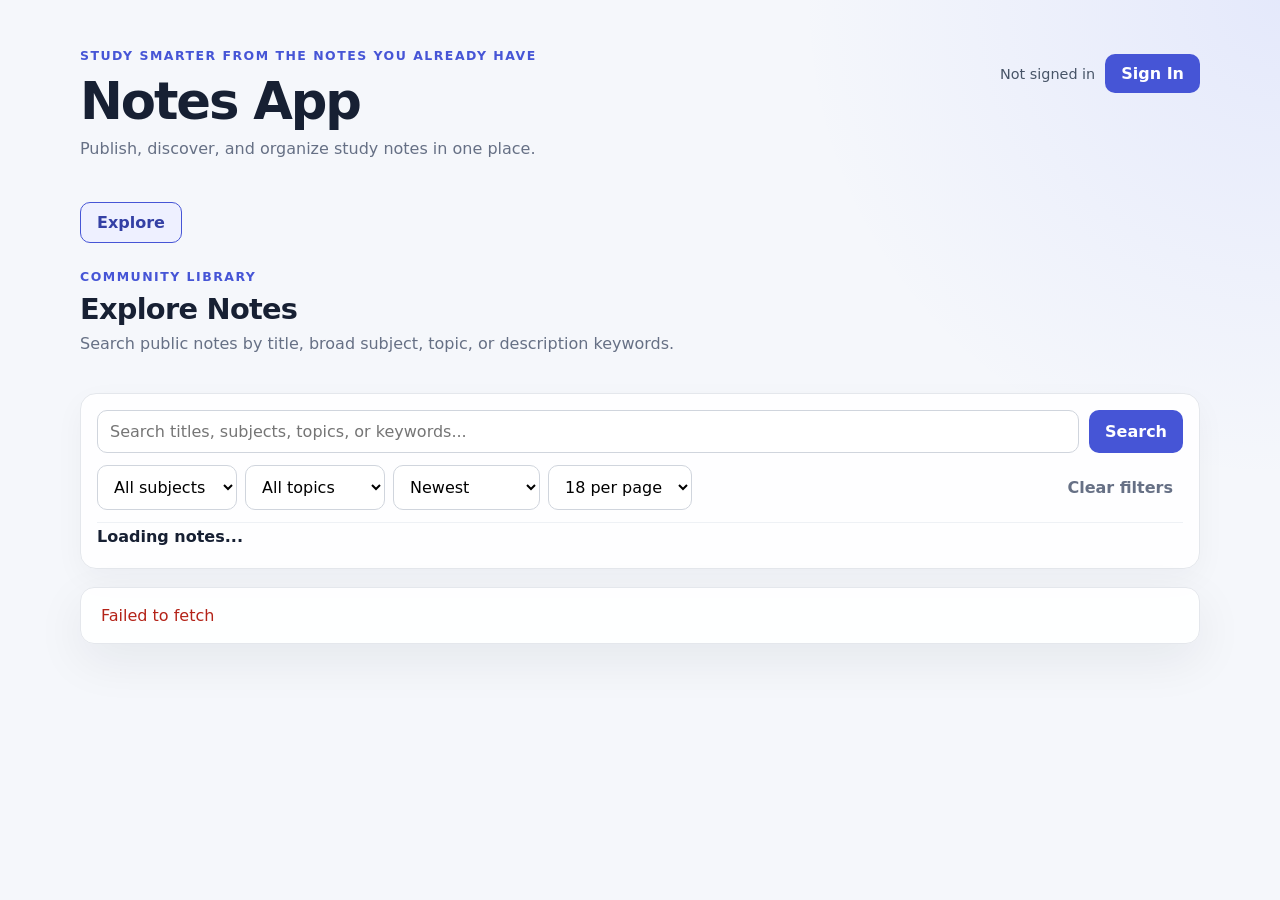
==== index.html @ e9faba7e "Add searchable topic suggestions and compact profile settings" ====
<!DOCTYPE html>
<html lang="en">
<head>
    <meta charset="UTF-8">
    <meta name="viewport" content="width=device-width, initial-scale=1.0">
    <title>Notes App</title>
    <link rel="stylesheet" href="styles.css">
</head>
<body>
    <header class="site-header">
        <div>
            <p class="eyebrow">Study smarter from the notes you already have</p>
            <h1>Notes App</h1>
            <p class="subtitle">Publish, discover, and organize study notes in one place.</p>
        </div>

        <div class="auth-bar">
            <span id="auth-status">Not signed in</span>
            <button id="sign-in-btn" class="button button-primary">Sign In</button>
            <button id="sign-out-btn" class="button button-secondary" hidden>Sign Out</button>
        </div>
    </header>

    <main class="app-shell">
        <nav class="app-nav" aria-label="Primary">
            <button id="my-notes-tab" class="nav-button active" type="button">My Notes</button>
            <button id="explore-tab" class="nav-button" type="button">Explore</button>
            <button id="settings-tab" class="nav-button" type="button" hidden>Settings</button>
            <button id="analytics-tab" class="nav-button" type="button" hidden>Analytics</button>
        </nav>

        <section id="my-notes-view">
            <section id="signed-out-panel" class="hero-card">
                <div>
                    <p class="eyebrow">Your study library</p>
                    <h2>Bring handwritten and digital notes together.</h2>
                    <p>Sign in to create private notes, upload PDFs, images, or PowerPoints, and publish them when they are ready.</p>
                </div>
                <button id="hero-sign-in-btn" class="button button-primary">Sign In to Get Started</button>
            </section>

            <section id="notes-app" hidden>
                <section id="profile-panel" class="card" hidden>
                    <div class="card-heading">
                        <div>
                            <p class="eyebrow">Profile</p>
                            <h3>Complete your profile</h3>
                            <p>Your public notes will show only your first name and last initial, such as Jonathan F.</p>
                        </div>
                    </div>

                    <form id="profile-form" class="note-form">
                        <div class="form-grid">
                            <label>
                                First name
                                <input id="profile-first-name" maxlength="60" autocomplete="given-name" required>
                            </label>
                            <label>
                                Last name
                                <input id="profile-last-name" maxlength="60" autocomplete="family-name" required>
                            </label>
                        </div>

                        <div class="form-actions">
                            <span id="profile-status" class="status-text" aria-live="polite"></span>
                            <button id="profile-submit" type="submit" class="button button-primary">Save Profile</button>
                        </div>
                    </form>
                </section>

                <div class="dashboard-toolbar">
                    <div>
                        <p class="eyebrow">Library</p>
                        <h2>Your Notes</h2>
                    </div>
                    <button id="new-note-btn" class="button button-primary">+ New Note</button>
                </div>

                <section id="create-note-panel" class="card" hidden>
                    <div class="card-heading">
                        <div>
                            <h3 id="note-form-title">Create a note</h3>
                            <p>Add enough context so someone discovering it later understands what the source material covers.</p>
                        </div>
                        <button id="cancel-note-btn" class="button button-text" type="button">Cancel</button>
                    </div>

                    <form id="create-note-form" class="note-form">
                        <label>
                            Title
                            <input id="note-title" required maxlength="160" placeholder="AWS IAM Notes">
                        </label>

                        <div class="form-grid">
                            <label>
                                Subject
                                <input id="note-subject" maxlength="100" list="subject-options" placeholder="Technology">
                                <datalist id="subject-options">
                                    <option value="Technology">
                                    <option value="Medicine & Health">
                                    <option value="Engineering">
                                    <option value="Science">
                                    <option value="Space & Astronomy">
                                    <option value="Psychology">
                                    <option value="Mathematics">
                                    <option value="Business & Finance">
                                    <option value="Law & Government">
                                    <option value="Education">
                                    <option value="History">
                                    <option value="Arts & Humanities">
                                    <option value="Social Sciences">
                                    <option value="Languages">
                                </datalist>
                            </label>

                            <label>
                                Topic
                                <input id="note-collection" maxlength="120" list="topic-options" placeholder="AWS Cloud Computing">
                                <datalist id="topic-options"></datalist>
                            </label>
                        </div>

                        <label class="description-field">
                            Description
                            <textarea id="note-description" maxlength="1200" rows="5" placeholder="What do these notes cover? Mention important topics, chapters, services, exam objectives, or keywords someone might search for."></textarea>
                        </label>

                        <label class="description-field">
                            Source file <span class="field-hint">(optional — one file at a time)</span>
                            <input id="note-form-source" type="file" accept=".pdf,.png,.jpg,.jpeg,.webp,.ppt,.pptx">
                        </label>

                        <label class="publish-toggle">
                            <input id="note-form-publish" type="checkbox">
                            <span>Publish after saving</span>
                        </label>

                        <div class="form-actions">
                            <span id="create-note-status" class="status-text" aria-live="polite"></span>
                            <button id="note-form-submit" type="submit" class="button button-primary">Create Note</button>
                        </div>
                    </form>
                </section>

                <section id="notes-status" class="status-card" aria-live="polite">Loading your notes...</section>
                <section id="notes-grid" class="notes-grid" aria-live="polite"></section>
            </section>
        </section>

        <section id="explore-view" hidden>
            <div class="dashboard-toolbar">
                <div>
                    <p class="eyebrow">Community library</p>
                    <h2>Explore Notes</h2>
                    <p class="subtitle">Search public notes by title, broad subject, topic, or description keywords.</p>
                </div>
            </div>

            <section class="explore-controls">
                <div class="explore-search-line">
                    <input id="public-search" type="search" placeholder="Search titles, subjects, topics, or keywords...">
                    <button id="public-search-btn" class="button button-primary" type="button">Search</button>
                </div>

                <div class="explore-filter-line">
                    <div class="explore-filter-group">
                        <select id="public-subject" aria-label="Filter by subject">
                            <option value="">All subjects</option>
                        </select>
                        <select id="public-collection" aria-label="Filter by topic">
                            <option value="">All topics</option>
                        </select>
                        <select id="public-sort" aria-label="Sort public notes">
                            <option value="newest">Newest</option>
                            <option value="oldest">Oldest</option>
                            <option value="title">Title A–Z</option>
                            <option value="views">Most viewed</option>
                        </select>
                        <select id="public-page-size" aria-label="Notes per page">
                            <option value="12">12 per page</option>
                            <option value="18" selected>18 per page</option>
                            <option value="24">24 per page</option>
                            <option value="48">48 per page</option>
                        </select>
                    </div>
                    <button id="public-search-clear" class="button button-text" type="button">Clear filters</button>
                </div>

                <div class="explore-results-bar">
                    <div>
                        <strong id="public-result-summary">Loading notes...</strong>
                        <div id="public-active-filters" class="active-filter-list"></div>
                    </div>
                    <span id="public-page-summary" class="status-text"></span>
                </div>
            </section>

            <section id="public-status" class="status-card" aria-live="polite">Loading public notes...</section>
            <section id="public-grid" class="public-notes-grid" aria-live="polite"></section>
            <div id="public-pagination" class="pagination-row" hidden>
                <button id="public-first-page" class="button button-text" type="button">First</button>
                <button id="public-prev-page" class="button button-secondary" type="button">← Previous</button>
                <span id="public-page-label" class="status-text"></span>
                <button id="public-next-page" class="button button-secondary" type="button">Next →</button>
                <button id="public-last-page" class="button button-text" type="button">Last</button>
            </div>

            <section id="public-note-detail" class="card" hidden>
                <button id="close-public-note" class="button button-text" type="button">← Back to Explore</button>
                <div id="public-note-content"></div>
            </section>
        </section>

        <section id="analytics-view" hidden>
            <div class="dashboard-toolbar">
                <div>
                    <p class="eyebrow">Admin</p>
                    <h2>Analytics</h2>
                    <p class="subtitle">V1 product metrics for tracking usage as the app evolves.</p>
                </div>
                <button id="refresh-analytics" class="button button-secondary" type="button">Refresh</button>
            </div>

            <section id="analytics-status" class="status-card" aria-live="polite">Loading analytics...</section>

            <section id="analytics-content" hidden>
                <div class="analytics-grid">
                    <article class="metric-card"><span>Users</span><strong id="metric-users">0</strong></article>
                    <article class="metric-card"><span>Total notes</span><strong id="metric-notes">0</strong></article>
                    <article class="metric-card"><span>Public notes</span><strong id="metric-public-notes">0</strong></article>
                    <article class="metric-card"><span>Private notes</span><strong id="metric-private-notes">0</strong></article>
                    <article class="metric-card"><span>Source files</span><strong id="metric-source-files">0</strong></article>
                    <article class="metric-card"><span>Storage used</span><strong id="metric-storage">0 B</strong></article>
                    <article class="metric-card"><span>Public views</span><strong id="metric-views">0</strong></article>
                    <article class="metric-card"><span>Avg files / note</span><strong id="metric-average-files">0</strong></article>
                </div>

                <div class="analytics-detail-grid">
                    <section class="card">
                        <h3>Top subjects</h3>
                        <div id="analytics-subjects" class="analytics-list"></div>
                    </section>
                    <section class="card">
                        <h3>Top topics</h3>
                        <div id="analytics-collections" class="analytics-list"></div>
                    </section>
                </div>

                <section class="card">
                    <h3>Recently published</h3>
                    <div id="analytics-recent" class="analytics-list"></div>
                </section>
            </section>
        </section>

        <section id="settings-view" hidden>
            <div class="dashboard-toolbar">
                <div>
                    <p class="eyebrow">Account</p>
                    <h2>Settings</h2>
                    <p class="subtitle">Manage the name used for your public note attribution.</p>
                </div>
            </div>

            <section class="card settings-profile-card">
                <div class="settings-profile-heading">
                    <div>
                        <h3>Public profile</h3>
                        <p>Your public notes show only your first name and last initial.</p>
                    </div>
                    <p id="settings-public-preview" class="profile-preview"></p>
                </div>

                <form id="settings-profile-form" class="settings-profile-form">
                    <label>
                        First name
                        <input id="settings-first-name" maxlength="60" autocomplete="given-name" required>
                    </label>
                    <label>
                        Last name
                        <input id="settings-last-name" maxlength="60" autocomplete="family-name" required>
                    </label>
                    <div class="settings-profile-action">
                        <span id="settings-profile-status" class="status-text" aria-live="polite"></span>
                        <button id="settings-profile-submit" type="submit" class="button button-primary">Save</button>
                    </div>
                </form>
            </section>

            <section class="card">
                <h3>V1 upload limits</h3>
                <p class="note-description">Up to 10 source files per note, 20 MB per file, and one upload at a time. Supported types: PDF, JPG/JPEG, PNG, WEBP, PPT, and PPTX.</p>
            </section>
        </section>
    </main>

    <input id="note-upload-input" type="file" accept=".pdf,.png,.jpg,.jpeg,.webp,.ppt,.pptx" hidden>

    <script src="config.js"></script>
    <script src="auth.js"></script>
    <script src="notes.js"></script>
</body>
</html>
---- styles.css ----
[hidden] {
    display: none !important;
}

:root {
    font-family: Inter, ui-sans-serif, system-ui, -apple-system, BlinkMacSystemFont, "Segoe UI", sans-serif;
    color: #172033;
    background: #f5f7fb;
    font-synthesis: none;
}

* {
    box-sizing: border-box;
}

body {
    margin: 0;
    min-height: 100vh;
    background:
        radial-gradient(circle at top right, rgba(83, 109, 254, 0.10), transparent 30rem),
        #f5f7fb;
}

button,
input {
    font: inherit;
}

button {
    cursor: pointer;
}

.site-header,
.app-shell {
    width: min(1120px, calc(100% - 32px));
    margin: 0 auto;
}

.site-header {
    display: flex;
    justify-content: space-between;
    gap: 32px;
    align-items: flex-start;
    padding: 48px 0 28px;
}

h1,
h2,
h3,
p {
    margin-top: 0;
}

h1 {
    margin-bottom: 8px;
    font-size: clamp(2rem, 4vw, 3.3rem);
    letter-spacing: -0.04em;
}

h2 {
    margin-bottom: 8px;
    font-size: 1.8rem;
    letter-spacing: -0.025em;
}

h3 {
    margin-bottom: 6px;
    font-size: 1.15rem;
}

.subtitle,
.card-heading p,
.hero-card p,
.note-meta,
.empty-state p {
    color: #667085;
}

.eyebrow {
    margin-bottom: 8px;
    color: #4655d6;
    font-size: 0.78rem;
    font-weight: 800;
    letter-spacing: 0.12em;
    text-transform: uppercase;
}

.auth-bar {
    display: flex;
    flex-wrap: wrap;
    gap: 10px;
    align-items: center;
    justify-content: flex-end;
    padding-top: 6px;
}

#auth-status {
    color: #475467;
    font-size: 0.9rem;
}

.app-shell {
    padding-bottom: 64px;
}

.hero-card,
.card,
.status-card,
.note-card {
    border: 1px solid #e4e7ec;
    background: rgba(255, 255, 255, 0.95);
    box-shadow: 0 16px 50px rgba(16, 24, 40, 0.07);
}

.hero-card {
    display: flex;
    align-items: center;
    justify-content: space-between;
    gap: 32px;
    padding: 40px;
    border-radius: 24px;
}

.hero-card > div {
    max-width: 680px;
}

.button {
    border: 0;
    border-radius: 10px;
    padding: 10px 16px;
    font-weight: 700;
    transition: transform 120ms ease, opacity 120ms ease, background 120ms ease;
}

.button:hover {
    transform: translateY(-1px);
}

.button:disabled {
    cursor: not-allowed;
    opacity: 0.6;
    transform: none;
}

.button-primary {
    background: #4655d6;
    color: #fff;
}

.button-primary:hover {
    background: #3947bc;
}

.button-secondary {
    background: #eef0ff;
    color: #3440a5;
}

.button-text {
    padding: 8px 10px;
    background: transparent;
    color: #667085;
}

.dashboard-toolbar,
.card-heading,
.form-actions,
.note-card-footer {
    display: flex;
    align-items: center;
    justify-content: space-between;
    gap: 16px;
}

.dashboard-toolbar {
    margin: 10px 0 24px;
}

.card {
    margin-bottom: 24px;
    padding: 24px;
    border-radius: 18px;
}

.note-form {
    margin-top: 20px;
}

.note-form label {
    display: grid;
    gap: 7px;
    color: #344054;
    font-size: 0.88rem;
    font-weight: 700;
}

.note-form input {
    width: 100%;
    border: 1px solid #d0d5dd;
    border-radius: 10px;
    padding: 11px 12px;
    outline: none;
    background: #fff;
}

.note-form input:focus {
    border-color: #4655d6;
    box-shadow: 0 0 0 3px rgba(70, 85, 214, 0.12);
}

.form-grid {
    display: grid;
    grid-template-columns: repeat(2, minmax(0, 1fr));
    gap: 16px;
    margin-top: 16px;
}

.form-actions {
    margin-top: 20px;
}

.status-text {
    color: #667085;
    font-size: 0.9rem;
}

.status-text.error {
    color: #b42318;
}

.status-text.success {
    color: #027a48;
}

.status-card {
    padding: 18px 20px;
    border-radius: 14px;
    color: #667085;
}

.notes-grid {
    display: grid;
    grid-template-columns: repeat(auto-fill, minmax(280px, 1fr));
    gap: 18px;
    margin-top: 18px;
}

.note-card {
    display: flex;
    min-height: 230px;
    flex-direction: column;
    padding: 22px;
    border-radius: 18px;
}

.note-card h3 {
    margin-bottom: 8px;
}

.note-meta {
    display: flex;
    flex-wrap: wrap;
    gap: 8px;
    margin-bottom: 18px;
    font-size: 0.86rem;
}

.badge {
    display: inline-flex;
    align-items: center;
    width: fit-content;
    margin-bottom: 14px;
    border-radius: 999px;
    padding: 5px 9px;
    background: #f2f4f7;
    color: #475467;
    font-size: 0.76rem;
    font-weight: 800;
    text-transform: capitalize;
}

.note-card-footer {
    margin-top: auto;
    align-items: flex-end;
}

.note-date {
    color: #98a2b3;
    font-size: 0.78rem;
}

.upload-block {
    display: grid;
    gap: 7px;
    justify-items: end;
}

.upload-status {
    max-width: 170px;
    color: #667085;
    font-size: 0.76rem;
    text-align: right;
}

.upload-status.error {
    color: #b42318;
}

.upload-status.success {
    color: #027a48;
}

.empty-state {
    grid-column: 1 / -1;
    padding: 48px 24px;
    border: 1px dashed #cfd4dc;
    border-radius: 18px;
    background: rgba(255, 255, 255, 0.6);
    text-align: center;
}

@media (max-width: 720px) {
    .site-header,
    .hero-card,
    .dashboard-toolbar,
    .card-heading,
    .form-actions {
        align-items: stretch;
        flex-direction: column;
    }

    .auth-bar {
        justify-content: flex-start;
    }

    .hero-card {
        padding: 28px;
    }

    .form-grid {
        grid-template-columns: 1fr;
    }
}


.app-nav {
    display: flex;
    gap: 10px;
    margin: 0 0 26px;
}

.nav-button {
    border: 1px solid #d0d5dd;
    border-radius: 10px;
    padding: 10px 16px;
    background: #fff;
    color: #475467;
    font-weight: 800;
}

.nav-button.active {
    border-color: #4655d6;
    background: #eef0ff;
    color: #3440a5;
}

.note-form textarea,
.search-row input,
.search-row select {
    width: 100%;
    border: 1px solid #d0d5dd;
    border-radius: 10px;
    padding: 11px 12px;
    outline: none;
    background: #fff;
    font: inherit;
}

.note-form textarea:focus,
.search-row input:focus,
.search-row select:focus {
    border-color: #4655d6;
    box-shadow: 0 0 0 3px rgba(70, 85, 214, 0.12);
}

.description-field {
    margin-top: 16px;
}

.note-description {
    margin: 4px 0 20px;
    color: #475467;
    line-height: 1.55;
}

.note-actions {
    display: flex;
    gap: 8px;
    flex-wrap: wrap;
    justify-content: flex-end;
}

.search-row {
    display: grid;
    grid-template-columns: minmax(230px, 1fr) minmax(135px, auto) minmax(145px, auto) minmax(135px, auto) auto auto;
    gap: 10px;
    margin-bottom: 18px;
}

.public-file-list {
    display: grid;
    gap: 10px;
    margin-top: 20px;
}

.public-file-link {
    display: flex;
    justify-content: space-between;
    gap: 16px;
    align-items: center;
    padding: 14px 16px;
    border: 1px solid #e4e7ec;
    border-radius: 12px;
    color: #3440a5;
    background: #fafaff;
    text-decoration: none;
    font-weight: 700;
}

@media (max-width: 720px) {
    .search-row {
        grid-template-columns: 1fr;
    }
}


.source-viewer-list {
    display: grid;
    gap: 22px;
    margin-top: 18px;
}

.source-viewer-card {
    overflow: hidden;
    border: 1px solid #e4e7ec;
    border-radius: 16px;
    background: #fff;
}

.source-viewer-header {
    display: flex;
    align-items: center;
    justify-content: space-between;
    gap: 16px;
    padding: 16px 18px;
    border-bottom: 1px solid #eef1f5;
    background: #fafbff;
}

.source-viewer-header h3 {
    margin-bottom: 4px;
}

.source-viewer-header p {
    margin: 0;
    color: #667085;
    font-size: 0.84rem;
}

.source-pdf-frame {
    display: block;
    width: 100%;
    height: min(78vh, 920px);
    min-height: 620px;
    border: 0;
    background: #f2f4f7;
}

.source-image-wrap {
    display: flex;
    justify-content: center;
    padding: 18px;
    background: #f8f9fc;
}

.source-image {
    display: block;
    max-width: 100%;
    max-height: 85vh;
    object-fit: contain;
    border-radius: 10px;
    box-shadow: 0 8px 30px rgba(16, 24, 40, 0.10);
}

@media (max-width: 720px) {
    .source-viewer-header {
        align-items: stretch;
        flex-direction: column;
    }

    .source-pdf-frame {
        min-height: 520px;
        height: 72vh;
    }
}


.owner-source-list {
    display: grid;
    gap: 8px;
    margin: -4px 0 18px;
}

.owner-source-row {
    display: flex;
    align-items: center;
    justify-content: space-between;
    gap: 10px;
    padding: 9px 10px;
    border: 1px solid #e4e7ec;
    border-radius: 10px;
    background: #fafbff;
    color: #475467;
    font-size: 0.82rem;
}

.owner-source-row > span {
    min-width: 0;
    overflow: hidden;
    text-overflow: ellipsis;
    white-space: nowrap;
}

.button-danger {
    background: #fff1f0;
    color: #b42318;
}

.button-danger:hover {
    background: #fee4e2;
}

.button-danger-text {
    flex: 0 0 auto;
    padding: 5px 8px;
    background: transparent;
    color: #b42318;
    font-size: 0.78rem;
}


.owner-source-list {
    width: 100%;
    min-width: 0;
}

.owner-source-row {
    width: 100%;
    max-width: 100%;
    min-width: 0;
    overflow: hidden;
}

.owner-source-row > span {
    flex: 1 1 auto;
    width: 0;
}

.note-card {
    min-width: 0;
}


.owner-source-info {
    display: grid;
    min-width: 0;
    flex: 1 1 auto;
    gap: 2px;
}

.owner-source-info > span {
    overflow: hidden;
    text-overflow: ellipsis;
    white-space: nowrap;
}

.owner-source-info small {
    color: #98a2b3;
}

.source-actions {
    display: flex;
    flex: 0 0 auto;
    flex-wrap: wrap;
    gap: 4px;
    justify-content: flex-end;
}

.button-mini {
    padding: 5px 7px;
    background: #f2f4f7;
    color: #475467;
    font-size: 0.74rem;
}

.button-mini:hover {
    background: #e4e7ec;
}

.pagination-row {
    display: flex;
    align-items: center;
    justify-content: center;
    gap: 14px;
    margin: 24px 0;
}

.profile-preview {
    margin: 16px 0 0;
    color: #475467;
    font-size: 0.9rem;
}

.public-detail-actions {
    display: flex;
    justify-content: flex-end;
    margin: -4px 0 20px;
}

@media (max-width: 720px) {
    .owner-source-row {
        align-items: stretch;
        flex-direction: column;
    }

    .source-actions {
        justify-content: flex-start;
    }

    .pagination-row {
        flex-wrap: wrap;
    }
}


.field-hint {
    color: #98a2b3;
    font-size: 0.78rem;
    font-weight: 500;
}

.copy-toast {
    position: fixed;
    z-index: 9999;
    pointer-events: none;
    border-radius: 8px;
    padding: 7px 10px;
    background: #172033;
    color: #fff;
    box-shadow: 0 8px 24px rgba(16, 24, 40, 0.18);
    font-size: 0.78rem;
    font-weight: 800;
    animation: copy-toast-fade 1.1s ease forwards;
}

@keyframes copy-toast-fade {
    0% { opacity: 0; transform: translateY(3px); }
    12%, 72% { opacity: 1; transform: translateY(0); }
    100% { opacity: 0; transform: translateY(-3px); }
}

.analytics-grid {
    display: grid;
    grid-template-columns: repeat(4, minmax(0, 1fr));
    gap: 14px;
    margin: 18px 0 24px;
}

.metric-card {
    display: grid;
    gap: 8px;
    padding: 20px;
    border: 1px solid #e4e7ec;
    border-radius: 16px;
    background: #fff;
    box-shadow: 0 10px 32px rgba(16, 24, 40, 0.05);
}

.metric-card span {
    color: #667085;
    font-size: 0.82rem;
    font-weight: 700;
}

.metric-card strong {
    color: #172033;
    font-size: 1.75rem;
    letter-spacing: -0.03em;
}

.analytics-detail-grid {
    display: grid;
    grid-template-columns: repeat(2, minmax(0, 1fr));
    gap: 18px;
}

.analytics-list {
    display: grid;
    gap: 8px;
    margin-top: 16px;
}

.analytics-list-row,
.analytics-recent-row {
    display: flex;
    align-items: center;
    justify-content: space-between;
    gap: 16px;
    padding: 10px 0;
    border-bottom: 1px solid #eef1f5;
}

.analytics-list-row:last-child,
.analytics-recent-row:last-child {
    border-bottom: 0;
}

.analytics-recent-row > div:first-child {
    display: grid;
    gap: 4px;
    min-width: 0;
}

.analytics-recent-row > div:first-child span {
    color: #667085;
    font-size: 0.82rem;
}

.analytics-recent-meta {
    display: flex;
    flex-wrap: wrap;
    gap: 10px;
    justify-content: flex-end;
    color: #667085;
    font-size: 0.78rem;
}

@media (max-width: 900px) {
    .analytics-grid {
        grid-template-columns: repeat(2, minmax(0, 1fr));
    }
}

@media (max-width: 720px) {
    .analytics-grid,
    .analytics-detail-grid {
        grid-template-columns: 1fr;
    }

    .analytics-recent-row {
        align-items: flex-start;
        flex-direction: column;
    }

    .analytics-recent-meta {
        justify-content: flex-start;
    }
}


.publish-toggle {
    display: inline-flex !important;
    grid-template-columns: auto 1fr !important;
    align-items: center;
    gap: 8px !important;
    margin-top: 16px;
    width: fit-content;
    color: #475467;
}

.publish-toggle input {
    width: auto;
    margin: 0;
}


.explore-controls {
    display: grid;
    gap: 12px;
    margin-bottom: 18px;
    padding: 16px;
    border: 1px solid #e4e7ec;
    border-radius: 16px;
    background: rgba(255, 255, 255, 0.9);
    box-shadow: 0 10px 30px rgba(16, 24, 40, 0.04);
}

.explore-search-line {
    display: grid;
    grid-template-columns: minmax(0, 1fr) auto;
    gap: 10px;
}

.explore-search-line input,
.explore-filter-line select {
    width: 100%;
    border: 1px solid #d0d5dd;
    border-radius: 10px;
    padding: 11px 12px;
    outline: none;
    background: #fff;
    font: inherit;
}

.explore-search-line input:focus,
.explore-filter-line select:focus {
    border-color: #4655d6;
    box-shadow: 0 0 0 3px rgba(70, 85, 214, 0.12);
}

.explore-filter-line,
.explore-results-bar {
    display: flex;
    align-items: center;
    justify-content: space-between;
    gap: 12px;
}

.explore-filter-group {
    display: flex;
    flex: 1 1 auto;
    flex-wrap: wrap;
    gap: 8px;
}

.explore-filter-group select {
    width: auto;
    min-width: 140px;
}

.explore-results-bar {
    padding-top: 4px;
    border-top: 1px solid #eef1f5;
}

.explore-results-bar > div {
    min-width: 0;
}

.active-filter-list {
    display: flex;
    flex-wrap: wrap;
    gap: 6px;
    margin-top: 6px;
}

.active-filter-chip {
    display: inline-flex;
    align-items: center;
    border-radius: 999px;
    padding: 4px 8px;
    background: #eef0ff;
    color: #3440a5;
    font-size: 0.74rem;
    font-weight: 700;
}

.active-filter-empty {
    color: #98a2b3;
    font-size: 0.76rem;
}

.public-notes-grid {
    display: grid;
    grid-template-columns: repeat(auto-fill, minmax(250px, 1fr));
    gap: 14px;
    margin-top: 14px;
}

.public-note-card {
    display: grid;
    min-width: 0;
    min-height: 220px;
    grid-template-rows: auto 1fr auto;
    gap: 14px;
    padding: 18px;
    border: 1px solid #e4e7ec;
    border-radius: 16px;
    background: rgba(255, 255, 255, 0.96);
    box-shadow: 0 8px 26px rgba(16, 24, 40, 0.045);
    cursor: pointer;
    outline: none;
    transition: transform 120ms ease, box-shadow 120ms ease, border-color 120ms ease;
}

.public-note-card:hover,
.public-note-card:focus-visible {
    transform: translateY(-2px);
    border-color: #b8c0ff;
    box-shadow: 0 14px 34px rgba(16, 24, 40, 0.08);
}

.public-note-card-top,
.public-note-card-footer,
.public-note-stats {
    display: flex;
    align-items: center;
    gap: 8px;
}

.public-note-card-top,
.public-note-card-footer {
    justify-content: space-between;
}

.subject-chip {
    display: inline-flex;
    min-width: 0;
    max-width: 70%;
    overflow: hidden;
    align-items: center;
    border-radius: 999px;
    padding: 5px 9px;
    background: #f2f4f7;
    color: #475467;
    font-size: 0.74rem;
    font-weight: 800;
    text-overflow: ellipsis;
    white-space: nowrap;
}

.public-note-card-body {
    min-width: 0;
}

.public-note-card-body h3 {
    display: -webkit-box;
    overflow: hidden;
    margin-bottom: 5px;
    -webkit-box-orient: vertical;
    -webkit-line-clamp: 2;
    line-height: 1.3;
}

.public-note-collection {
    overflow: hidden;
    margin-bottom: 10px;
    color: #667085;
    font-size: 0.8rem;
    font-weight: 700;
    text-overflow: ellipsis;
    white-space: nowrap;
}

.public-note-description {
    display: -webkit-box;
    overflow: hidden;
    margin: 0;
    color: #475467;
    font-size: 0.88rem;
    line-height: 1.45;
    -webkit-box-orient: vertical;
    -webkit-line-clamp: 3;
}

.public-note-card-footer {
    padding-top: 12px;
    border-top: 1px solid #eef1f5;
    color: #667085;
    font-size: 0.76rem;
}

.public-note-card-footer > span:first-child {
    overflow: hidden;
    min-width: 0;
    text-overflow: ellipsis;
    white-space: nowrap;
}

.public-note-stats {
    flex: 0 0 auto;
    color: #98a2b3;
    white-space: nowrap;
}

@media (min-width: 1100px) {
    .public-notes-grid {
        grid-template-columns: repeat(3, minmax(0, 1fr));
    }
}

@media (max-width: 760px) {
    .explore-search-line {
        grid-template-columns: 1fr;
    }

    .explore-filter-line,
    .explore-results-bar {
        align-items: stretch;
        flex-direction: column;
    }

    .explore-filter-group {
        display: grid;
        grid-template-columns: 1fr;
        width: 100%;
    }

    .explore-filter-group select {
        width: 100%;
        min-width: 0;
    }

    .public-notes-grid {
        grid-template-columns: 1fr;
    }

    .public-note-card-footer {
        align-items: flex-start;
        flex-direction: column;
    }
}


.settings-profile-card {
    padding: 20px 24px;
}

.settings-profile-card .card-heading {
    align-items: flex-start;
}

.settings-profile-card .card-heading p {
    margin-bottom: 0;
}

.settings-profile-card .note-form {
    margin-top: 14px;
}

.settings-profile-card .form-grid {
    margin-top: 0;
}

.settings-profile-card .profile-preview {
    margin: 10px 0 0;
}

.settings-profile-card .form-actions {
    margin-top: 12px;
}

@media (min-width: 760px) {
    .settings-profile-card .form-actions {
        justify-content: flex-end;
    }
}
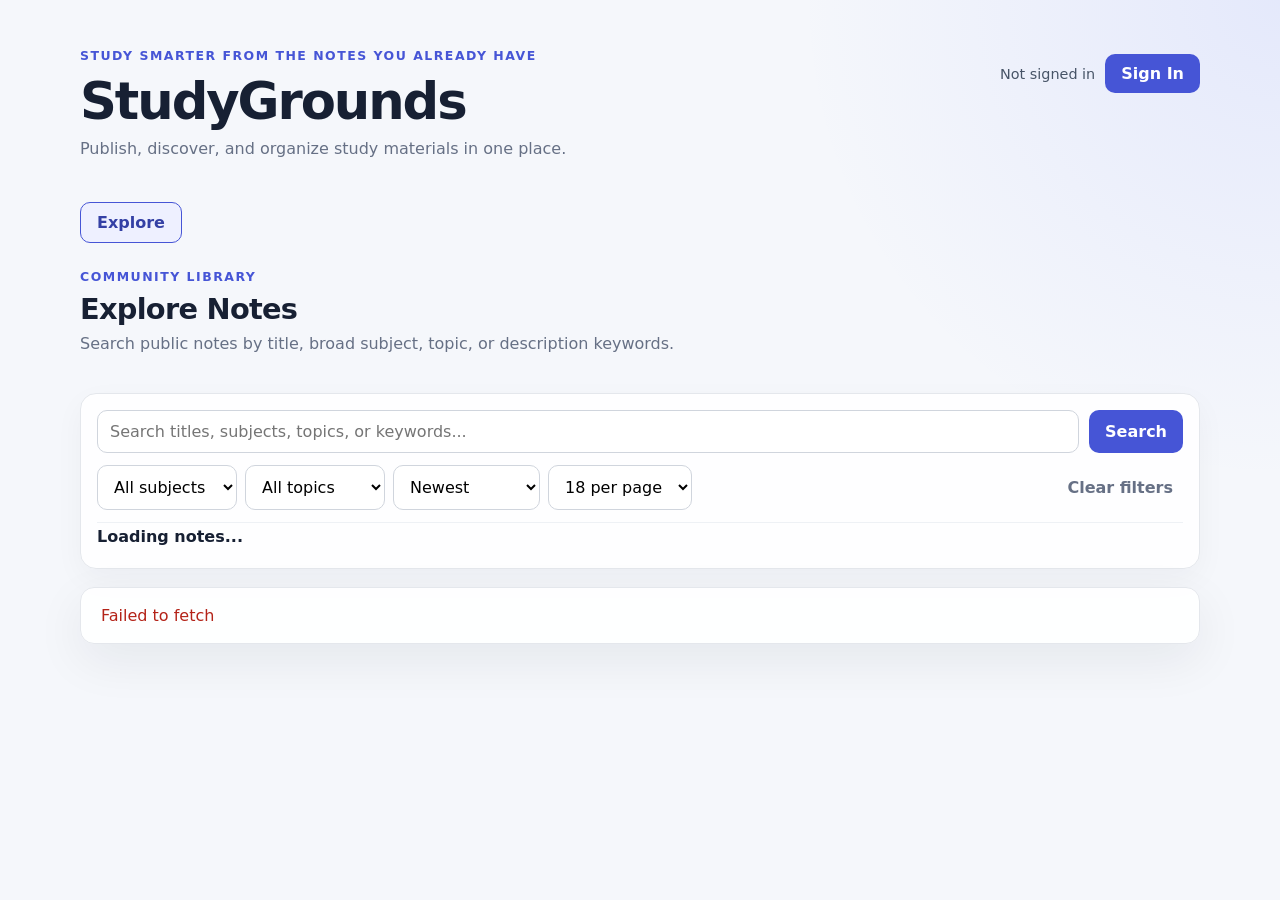
==== commit 3e80982f: "Rename frontend to StudyGrounds" ====
--- a/index.html
+++ b/index.html
@@ -3,15 +3,15 @@
 <head>
     <meta charset="UTF-8">
     <meta name="viewport" content="width=device-width, initial-scale=1.0">
-    <title>Notes App</title>
+    <title>StudyGrounds</title>
     <link rel="stylesheet" href="styles.css">
 </head>
 <body>
     <header class="site-header">
         <div>
             <p class="eyebrow">Study smarter from the notes you already have</p>
-            <h1>Notes App</h1>
-            <p class="subtitle">Publish, discover, and organize study notes in one place.</p>
+            <h1>StudyGrounds</h1>
+            <p class="subtitle">Publish, discover, and organize study materials in one place.</p>
         </div>
 
         <div class="auth-bar">
@@ -34,7 +34,7 @@
                 <div>
                     <p class="eyebrow">Your study library</p>
                     <h2>Bring handwritten and digital notes together.</h2>
-                    <p>Sign in to create private notes, upload PDFs, images, or PowerPoints, and publish them when they are ready.</p>
+                    <p>Sign in to create private notes, upload PDFs, images, PowerPoints, or Excel workbooks, and publish them when they are ready.</p>
                 </div>
                 <button id="hero-sign-in-btn" class="button button-primary">Sign In to Get Started</button>
             </section>
@@ -94,29 +94,24 @@
                         <div class="form-grid">
                             <label>
                                 Subject
-                                <input id="note-subject" maxlength="100" list="subject-options" placeholder="Technology">
-                                <datalist id="subject-options">
-                                    <option value="Technology">
-                                    <option value="Medicine & Health">
-                                    <option value="Engineering">
-                                    <option value="Science">
-                                    <option value="Space & Astronomy">
-                                    <option value="Psychology">
-                                    <option value="Mathematics">
-                                    <option value="Business & Finance">
-                                    <option value="Law & Government">
-                                    <option value="Education">
-                                    <option value="History">
-                                    <option value="Arts & Humanities">
-                                    <option value="Social Sciences">
-                                    <option value="Languages">
-                                </datalist>
+                                <div class="search-select" data-search-select="subject">
+                                    <div class="search-select-input-row">
+                                        <input id="note-subject" maxlength="100" autocomplete="off" placeholder="Choose or type a subject">
+                                        <button class="search-select-toggle" type="button" aria-label="Show subject options" aria-expanded="false">▾</button>
+                                    </div>
+                                    <div id="subject-options" class="search-select-menu" hidden></div>
+                                </div>
                             </label>
 
                             <label>
                                 Topic
-                                <input id="note-collection" maxlength="120" list="topic-options" placeholder="AWS Cloud Computing">
-                                <datalist id="topic-options"></datalist>
+                                <div class="search-select" data-search-select="topic">
+                                    <div class="search-select-input-row">
+                                        <input id="note-collection" maxlength="120" autocomplete="off" placeholder="Choose or type a topic">
+                                        <button class="search-select-toggle" type="button" aria-label="Show topic options" aria-expanded="false">▾</button>
+                                    </div>
+                                    <div id="topic-options" class="search-select-menu" hidden></div>
+                                </div>
                             </label>
                         </div>
 
@@ -127,7 +122,7 @@
 
                         <label class="description-field">
                             Source file <span class="field-hint">(optional — one file at a time)</span>
-                            <input id="note-form-source" type="file" accept=".pdf,.png,.jpg,.jpeg,.webp,.ppt,.pptx">
+                            <input id="note-form-source" type="file" accept=".pdf,.png,.jpg,.jpeg,.webp,.pptx,.xlsx">
                         </label>
 
                         <label class="publish-toggle">
@@ -289,12 +284,12 @@
 
             <section class="card">
                 <h3>V1 upload limits</h3>
-                <p class="note-description">Up to 10 source files per note, 20 MB per file, and one upload at a time. Supported types: PDF, JPG/JPEG, PNG, WEBP, PPT, and PPTX.</p>
+                <p class="note-description">Up to 10 source files per note, 20 MB per file, and one upload at a time. Supported types: PDF, JPG/JPEG, PNG, WEBP, PPTX, and XLSX.</p>
             </section>
         </section>
     </main>
 
-    <input id="note-upload-input" type="file" accept=".pdf,.png,.jpg,.jpeg,.webp,.ppt,.pptx" hidden>
+    <input id="note-upload-input" type="file" accept=".pdf,.png,.jpg,.jpeg,.webp,.pptx,.xlsx" hidden>
 
     <script src="config.js"></script>
     <script src="auth.js"></script>
--- a/styles.css
+++ b/styles.css
@@ -1056,3 +1056,751 @@
         justify-content: flex-end;
     }
 }
+
+
+.settings-profile-card {
+    width: min(720px, 100%);
+    margin-right: auto;
+    padding: 16px 18px;
+}
+
+.settings-profile-heading {
+    display: flex;
+    align-items: flex-start;
+    justify-content: space-between;
+    gap: 16px;
+}
+
+.settings-profile-heading h3 {
+    margin-bottom: 3px;
+}
+
+.settings-profile-heading > div > p {
+    margin: 0;
+    color: #667085;
+    font-size: 0.84rem;
+}
+
+.settings-profile-card .profile-preview {
+    flex: 0 0 auto;
+    margin: 2px 0 0;
+    color: #667085;
+    font-size: 0.8rem;
+    white-space: nowrap;
+}
+
+.settings-profile-form {
+    display: grid;
+    grid-template-columns: minmax(0, 1fr) minmax(0, 1fr) auto;
+    gap: 10px;
+    align-items: end;
+    margin-top: 12px;
+}
+
+.settings-profile-form label {
+    display: grid;
+    gap: 5px;
+    color: #344054;
+    font-size: 0.8rem;
+    font-weight: 700;
+}
+
+.settings-profile-form input {
+    width: 100%;
+    border: 1px solid #d0d5dd;
+    border-radius: 9px;
+    padding: 9px 10px;
+    outline: none;
+    background: #fff;
+    font: inherit;
+}
+
+.settings-profile-form input:focus {
+    border-color: #4655d6;
+    box-shadow: 0 0 0 3px rgba(70, 85, 214, 0.12);
+}
+
+.settings-profile-action {
+    display: grid;
+    justify-items: end;
+    gap: 5px;
+}
+
+.settings-profile-action .status-text {
+    max-width: 180px;
+    font-size: 0.76rem;
+    text-align: right;
+}
+
+@media (max-width: 760px) {
+    .settings-profile-card {
+        width: 100%;
+    }
+
+    .settings-profile-heading {
+        flex-direction: column;
+        gap: 6px;
+    }
+
+    .settings-profile-card .profile-preview {
+        white-space: normal;
+    }
+
+    .settings-profile-form {
+        grid-template-columns: 1fr;
+    }
+
+    .settings-profile-action {
+        justify-items: stretch;
+    }
+
+    .settings-profile-action .status-text {
+        max-width: none;
+        text-align: left;
+    }
+}
+
+
+.search-select {
+    position: relative;
+}
+
+.search-select-input-row {
+    display: grid;
+    grid-template-columns: minmax(0, 1fr) auto;
+    border: 1px solid #d0d5dd;
+    border-radius: 10px;
+    background: #fff;
+    overflow: hidden;
+}
+
+.search-select-input-row:focus-within {
+    border-color: #4655d6;
+    box-shadow: 0 0 0 3px rgba(70, 85, 214, 0.12);
+}
+
+.search-select-input-row input {
+    border: 0 !important;
+    border-radius: 0 !important;
+    box-shadow: none !important;
+    padding-right: 6px;
+}
+
+.search-select-toggle {
+    width: 42px;
+    border: 0;
+    border-left: 1px solid #eef1f5;
+    background: #fff;
+    color: #475467;
+    font-size: 0.9rem;
+}
+
+.search-select-toggle:hover {
+    background: #f8f9fc;
+}
+
+.search-select-menu {
+    position: absolute;
+    z-index: 40;
+    top: calc(100% + 6px);
+    left: 0;
+    right: 0;
+    max-height: 240px;
+    overflow-y: auto;
+    border: 1px solid #d0d5dd;
+    border-radius: 12px;
+    background: #fff;
+    box-shadow: 0 14px 34px rgba(16, 24, 40, 0.14);
+    padding: 6px;
+}
+
+.search-select-option {
+    display: block;
+    width: 100%;
+    border: 0;
+    border-radius: 8px;
+    padding: 9px 10px;
+    background: transparent;
+    color: #344054;
+    text-align: left;
+    font: inherit;
+}
+
+.search-select-option:hover,
+.search-select-option:focus {
+    background: #eef0ff;
+    color: #3440a5;
+    outline: none;
+}
+
+.search-select-empty {
+    padding: 10px;
+    color: #667085;
+    font-size: 0.82rem;
+    font-weight: 500;
+}
+
+
+.note-card-owner {
+    display: grid;
+    min-height: 0;
+    grid-template-rows: auto 1fr auto auto;
+    gap: 14px;
+    padding: 20px;
+}
+
+.owner-card-header,
+.owner-card-summary,
+.owner-card-actions,
+.owner-manage-heading,
+.owner-danger-row {
+    display: flex;
+    align-items: center;
+    justify-content: space-between;
+    gap: 12px;
+}
+
+.owner-card-header .badge {
+    margin-bottom: 0;
+}
+
+.owner-card-body {
+    min-width: 0;
+}
+
+.owner-card-body h3 {
+    margin-bottom: 6px;
+}
+
+.owner-card-body .note-meta {
+    margin-bottom: 10px;
+}
+
+.owner-note-description {
+    display: -webkit-box;
+    overflow: hidden;
+    margin: 0;
+    color: #475467;
+    line-height: 1.5;
+    -webkit-box-orient: vertical;
+    -webkit-line-clamp: 3;
+}
+
+.owner-card-summary {
+    min-height: 24px;
+    color: #667085;
+    font-size: 0.8rem;
+}
+
+.owner-card-summary .upload-status {
+    max-width: 55%;
+    text-align: right;
+}
+
+.owner-card-actions {
+    padding-top: 12px;
+    border-top: 1px solid #eef1f5;
+}
+
+.owner-primary-action {
+    margin-right: auto;
+}
+
+.manage-toggle {
+    flex: 0 0 auto;
+}
+
+.owner-manage-panel {
+    margin-top: 2px;
+    padding-top: 14px;
+    border-top: 1px solid #eef1f5;
+}
+
+.owner-manage-section {
+    display: grid;
+    gap: 10px;
+}
+
+.owner-manage-heading > div {
+    display: flex;
+    align-items: baseline;
+    gap: 8px;
+}
+
+.owner-manage-heading span {
+    color: #98a2b3;
+    font-size: 0.76rem;
+}
+
+.owner-source-list-compact {
+    margin: 0;
+}
+
+.owner-danger-row {
+    margin-top: 14px;
+    padding-top: 12px;
+    border-top: 1px solid #f2d6d3;
+    color: #667085;
+    font-size: 0.78rem;
+}
+
+.manage-empty {
+    margin: 0;
+    color: #98a2b3;
+    font-size: 0.8rem;
+}
+
+@media (max-width: 720px) {
+    .owner-card-actions,
+    .owner-manage-heading,
+    .owner-danger-row {
+        align-items: stretch;
+        flex-direction: column;
+    }
+
+    .owner-primary-action {
+        width: 100%;
+        margin-right: 0;
+    }
+
+    .owner-card-actions .button,
+    .owner-manage-heading .button,
+    .owner-danger-row .button {
+        width: 100%;
+    }
+
+    .owner-card-summary {
+        align-items: flex-start;
+        flex-direction: column;
+    }
+
+    .owner-card-summary .upload-status {
+        max-width: none;
+        text-align: left;
+    }
+}
+
+
+#public-note-detail {
+    padding: 0;
+    overflow: hidden;
+}
+
+#close-public-note {
+    margin: 18px 20px 0;
+}
+
+.public-note-hero {
+    display: grid;
+    grid-template-columns: minmax(0, 1fr) auto;
+    gap: 28px;
+    padding: 24px 28px 28px;
+    border-bottom: 1px solid #eef1f5;
+}
+
+.public-note-hero-main {
+    min-width: 0;
+}
+
+.public-note-taxonomy {
+    display: flex;
+    flex-wrap: wrap;
+    align-items: center;
+    gap: 8px;
+    margin-bottom: 10px;
+}
+
+.public-topic-label {
+    color: #667085;
+    font-size: 0.82rem;
+    font-weight: 700;
+}
+
+.public-note-hero h2 {
+    margin-bottom: 10px;
+    font-size: clamp(1.8rem, 3vw, 2.45rem);
+}
+
+.public-note-full-description {
+    max-width: 760px;
+    margin: 0;
+    color: #475467;
+    line-height: 1.6;
+}
+
+.public-note-hero-side {
+    display: grid;
+    align-content: start;
+    justify-items: end;
+    gap: 14px;
+    min-width: 180px;
+}
+
+.public-note-byline {
+    display: grid;
+    gap: 4px;
+    color: #667085;
+    font-size: 0.8rem;
+    text-align: right;
+}
+
+.public-note-byline strong {
+    color: #344054;
+    font-size: 0.9rem;
+}
+
+.public-sources-section {
+    padding: 24px 28px 30px;
+}
+
+.public-sources-heading {
+    display: flex;
+    align-items: end;
+    justify-content: space-between;
+    gap: 16px;
+    margin-bottom: 14px;
+}
+
+.public-sources-heading .eyebrow {
+    margin-bottom: 4px;
+}
+
+.public-sources-heading h3 {
+    margin-bottom: 0;
+}
+
+.public-source-index {
+    display: flex;
+    flex-wrap: wrap;
+    gap: 8px;
+    margin-bottom: 18px;
+}
+
+.public-source-index-item {
+    display: inline-flex;
+    max-width: 100%;
+    align-items: center;
+    gap: 8px;
+    border: 1px solid #e4e7ec;
+    border-radius: 10px;
+    padding: 8px 10px;
+    background: #fafbff;
+    color: #344054;
+    text-decoration: none;
+    font-size: 0.8rem;
+}
+
+.public-source-index-item:hover {
+    border-color: #b8c0ff;
+    background: #f5f6ff;
+}
+
+.public-source-index-item > span {
+    display: inline-grid;
+    width: 22px;
+    height: 22px;
+    flex: 0 0 auto;
+    place-items: center;
+    border-radius: 999px;
+    background: #eef0ff;
+    color: #3440a5;
+    font-size: 0.72rem;
+    font-weight: 800;
+}
+
+.public-source-index-item strong {
+    overflow: hidden;
+    text-overflow: ellipsis;
+    white-space: nowrap;
+}
+
+.source-viewer-list {
+    gap: 18px;
+    margin-top: 0;
+}
+
+.source-viewer-card {
+    scroll-margin-top: 18px;
+}
+
+.source-viewer-header {
+    padding: 14px 16px;
+}
+
+.source-pdf-frame {
+    height: min(72vh, 820px);
+    min-height: 560px;
+}
+
+@media (max-width: 760px) {
+    .public-note-hero {
+        grid-template-columns: 1fr;
+        padding: 20px;
+    }
+
+    .public-note-hero-side {
+        justify-items: start;
+        min-width: 0;
+    }
+
+    .public-note-byline {
+        text-align: left;
+    }
+
+    .public-sources-section {
+        padding: 20px;
+    }
+
+    .public-sources-heading {
+        align-items: flex-start;
+        flex-direction: column;
+    }
+
+    #close-public-note {
+        margin-left: 12px;
+    }
+}
+
+
+.source-viewer-actions {
+    display: flex;
+    flex-wrap: wrap;
+    align-items: center;
+    justify-content: flex-end;
+    gap: 8px;
+}
+
+.office-preview-wrap {
+    background: #f8f9fc;
+}
+
+.source-office-frame {
+    display: block;
+    width: 100%;
+    height: min(72vh, 820px);
+    min-height: 560px;
+    border: 0;
+    background: #fff;
+}
+
+.office-preview-note {
+    margin: 0;
+    padding: 9px 14px;
+    border-top: 1px solid #eef1f5;
+    color: #667085;
+    background: #fafbff;
+    font-size: 0.76rem;
+}
+
+@media (max-width: 720px) {
+    .source-viewer-actions {
+        align-items: stretch;
+        flex-direction: column;
+    }
+
+    .source-viewer-actions .button {
+        width: 100%;
+        text-align: center;
+    }
+
+    .source-office-frame {
+        height: 68vh;
+        min-height: 500px;
+    }
+}
+
+
+.native-sheet-preview {
+    background: #fff;
+}
+
+.sheet-preview-loading,
+.sheet-preview-error {
+    margin: 0;
+    padding: 28px;
+    color: #667085;
+    text-align: center;
+}
+
+.sheet-preview-error {
+    color: #b42318;
+}
+
+.sheet-tabs {
+    display: flex;
+    gap: 6px;
+    overflow-x: auto;
+    padding: 10px 12px;
+    border-bottom: 1px solid #e4e7ec;
+    background: #fafbff;
+}
+
+.sheet-tab {
+    flex: 0 0 auto;
+    border: 1px solid #d0d5dd;
+    border-radius: 8px;
+    padding: 7px 10px;
+    background: #fff;
+    color: #475467;
+    font-size: 0.78rem;
+    font-weight: 700;
+}
+
+.sheet-tab.active {
+    border-color: #4655d6;
+    background: #eef0ff;
+    color: #3440a5;
+}
+
+.sheet-table-scroll {
+    max-height: 620px;
+    overflow: auto;
+    background: #fff;
+}
+
+.sheet-preview-table {
+    width: max-content;
+    min-width: 100%;
+    border-collapse: collapse;
+    font-size: 0.82rem;
+}
+
+.sheet-preview-table th,
+.sheet-preview-table td {
+    min-width: 96px;
+    max-width: 280px;
+    border: 1px solid #e4e7ec;
+    padding: 8px 10px;
+    overflow-wrap: anywhere;
+    vertical-align: top;
+    background: #fff;
+}
+
+.sheet-preview-table thead th,
+.sheet-preview-table tbody th {
+    position: sticky;
+    z-index: 2;
+    min-width: 48px;
+    background: #f8f9fc;
+    color: #667085;
+    font-weight: 700;
+    text-align: center;
+}
+
+.sheet-preview-table thead th {
+    top: 0;
+}
+
+.sheet-preview-table tbody th {
+    left: 0;
+    z-index: 1;
+}
+
+.sheet-corner {
+    left: 0;
+    z-index: 3 !important;
+}
+
+.sheet-preview-limit {
+    margin: 0;
+    padding: 8px 12px;
+    border-top: 1px solid #eef1f5;
+    color: #667085;
+    background: #fafbff;
+    font-size: 0.76rem;
+}
+
+
+.native-ppt-preview {
+    background: #f8f9fc;
+}
+
+.ppt-preview-loading,
+.ppt-preview-error {
+    margin: 0;
+    padding: 28px;
+    color: #667085;
+    text-align: center;
+}
+
+.ppt-preview-error {
+    color: #b42318;
+}
+
+.ppt-preview-summary {
+    display: flex;
+    flex-wrap: wrap;
+    align-items: center;
+    justify-content: space-between;
+    gap: 8px;
+    padding: 10px 14px;
+    border-bottom: 1px solid #e4e7ec;
+    background: #fafbff;
+    color: #667085;
+    font-size: 0.78rem;
+}
+
+.ppt-slide-list {
+    display: grid;
+    gap: 14px;
+    max-height: 720px;
+    overflow-y: auto;
+    padding: 16px;
+}
+
+.ppt-slide-card {
+    display: grid;
+    grid-template-columns: 88px minmax(0, 1fr);
+    gap: 16px;
+    border: 1px solid #e4e7ec;
+    border-radius: 14px;
+    padding: 16px;
+    background: #fff;
+    box-shadow: 0 6px 18px rgba(16, 24, 40, 0.04);
+}
+
+.ppt-slide-number {
+    align-self: start;
+    border-radius: 10px;
+    padding: 8px 10px;
+    background: #eef0ff;
+    color: #3440a5;
+    font-size: 0.78rem;
+    font-weight: 800;
+    text-align: center;
+}
+
+.ppt-slide-content {
+    min-width: 0;
+}
+
+.ppt-slide-content h4 {
+    margin: 0 0 10px;
+    color: #172033;
+    font-size: 1rem;
+}
+
+.ppt-slide-content ul {
+    display: grid;
+    gap: 6px;
+    margin: 0;
+    padding-left: 20px;
+    color: #475467;
+    line-height: 1.5;
+}
+
+.ppt-slide-content p {
+    margin: 0;
+    color: #98a2b3;
+    font-size: 0.86rem;
+}
+
+@media (max-width: 720px) {
+    .ppt-slide-card {
+        grid-template-columns: 1fr;
+    }
+
+    .ppt-slide-number {
+        width: fit-content;
+    }
+}
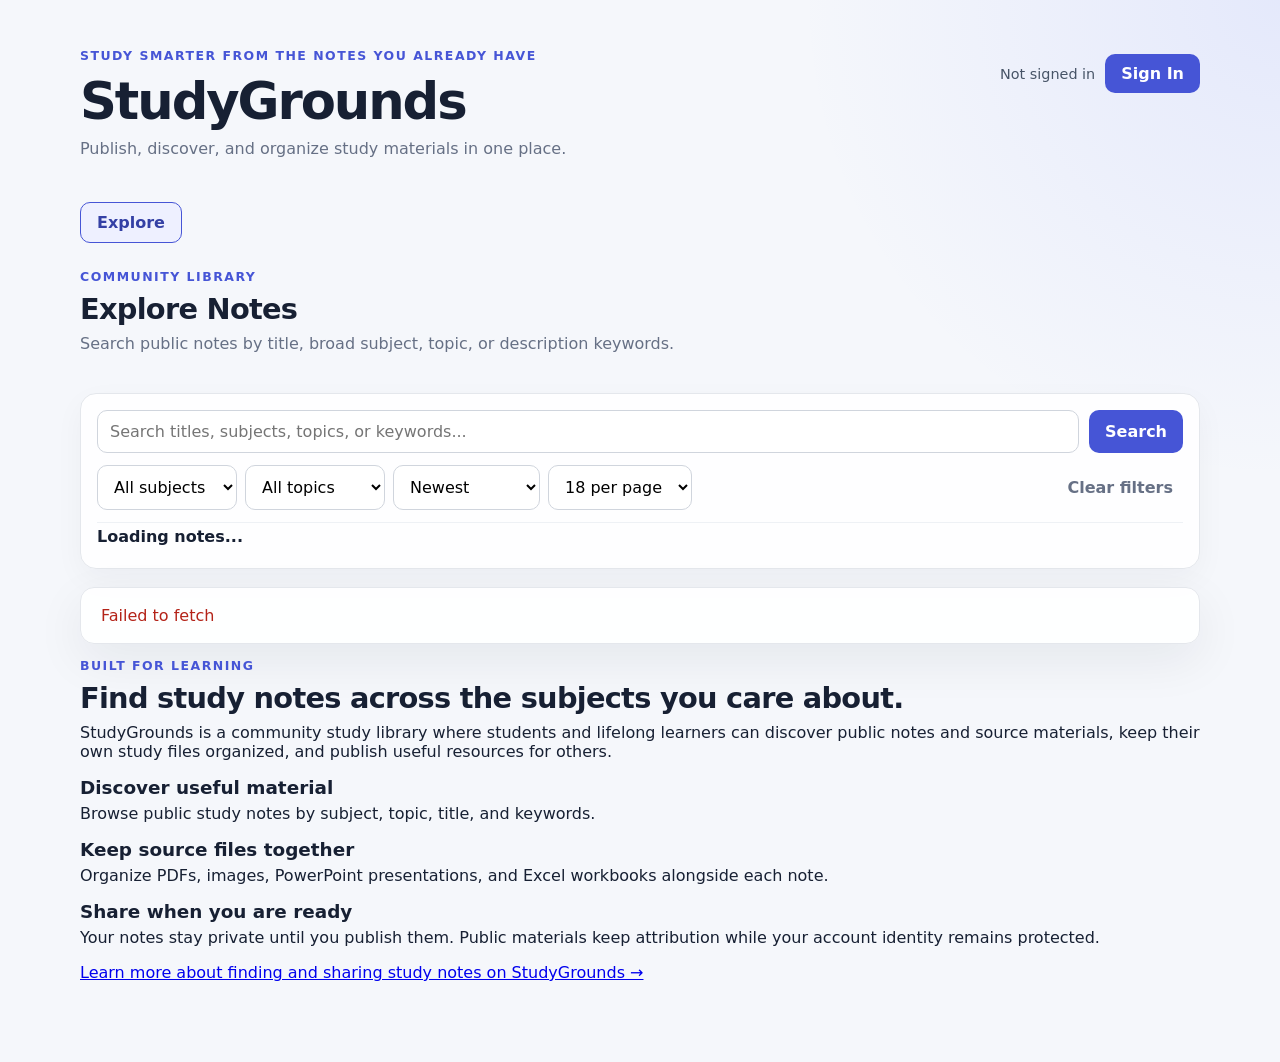
==== commit aae38d5e: "Improve homepage SEO metadata and crawlable content" ====
--- a/index.html
+++ b/index.html
@@ -3,8 +3,26 @@
 <head>
     <meta charset="UTF-8">
     <meta name="viewport" content="width=device-width, initial-scale=1.0">
-    <title>StudyGrounds</title>
+    <title>StudyGrounds | Discover and Share Study Notes</title>
+    <meta name="description" content="Discover, organize, and share study notes, PDFs, presentations, spreadsheets, and other study materials across technology, science, business, health, and more.">
+    <meta name="robots" content="index,follow">
+    <link rel="canonical" href="https://joinstudygrounds.com/">
+    <meta property="og:type" content="website">
+    <meta property="og:site_name" content="StudyGrounds">
+    <meta property="og:title" content="StudyGrounds | Discover and Share Study Notes">
+    <meta property="og:description" content="A community library for discovering, organizing, and sharing useful study materials.">
+    <meta property="og:url" content="https://joinstudygrounds.com/">
+    <meta name="twitter:card" content="summary">
     <link rel="stylesheet" href="styles.css">
+    <script type="application/ld+json">
+    {
+      "@context": "https://schema.org",
+      "@type": "WebSite",
+      "name": "StudyGrounds",
+      "url": "https://joinstudygrounds.com/",
+      "description": "A community library for discovering, organizing, and sharing study notes and source materials."
+    }
+    </script>
 </head>
 <body>
     <header class="site-header">
@@ -287,6 +305,26 @@
                 <p class="note-description">Up to 10 source files per note, 20 MB per file, and one upload at a time. Supported types: PDF, JPG/JPEG, PNG, WEBP, PPTX, and XLSX.</p>
             </section>
         </section>
+        <section class="seo-home-section" aria-labelledby="seo-home-title">
+            <p class="eyebrow">Built for learning</p>
+            <h2 id="seo-home-title">Find study notes across the subjects you care about.</h2>
+            <p>StudyGrounds is a community study library where students and lifelong learners can discover public notes and source materials, keep their own study files organized, and publish useful resources for others.</p>
+            <div class="seo-home-grid">
+                <article>
+                    <h3>Discover useful material</h3>
+                    <p>Browse public study notes by subject, topic, title, and keywords.</p>
+                </article>
+                <article>
+                    <h3>Keep source files together</h3>
+                    <p>Organize PDFs, images, PowerPoint presentations, and Excel workbooks alongside each note.</p>
+                </article>
+                <article>
+                    <h3>Share when you are ready</h3>
+                    <p>Your notes stay private until you publish them. Public materials keep attribution while your account identity remains protected.</p>
+                </article>
+            </div>
+            <p class="seo-home-link"><a href="/study-notes.html">Learn more about finding and sharing study notes on StudyGrounds →</a></p>
+        </section>
     </main>
 
     <input id="note-upload-input" type="file" accept=".pdf,.png,.jpg,.jpeg,.webp,.pptx,.xlsx" hidden>
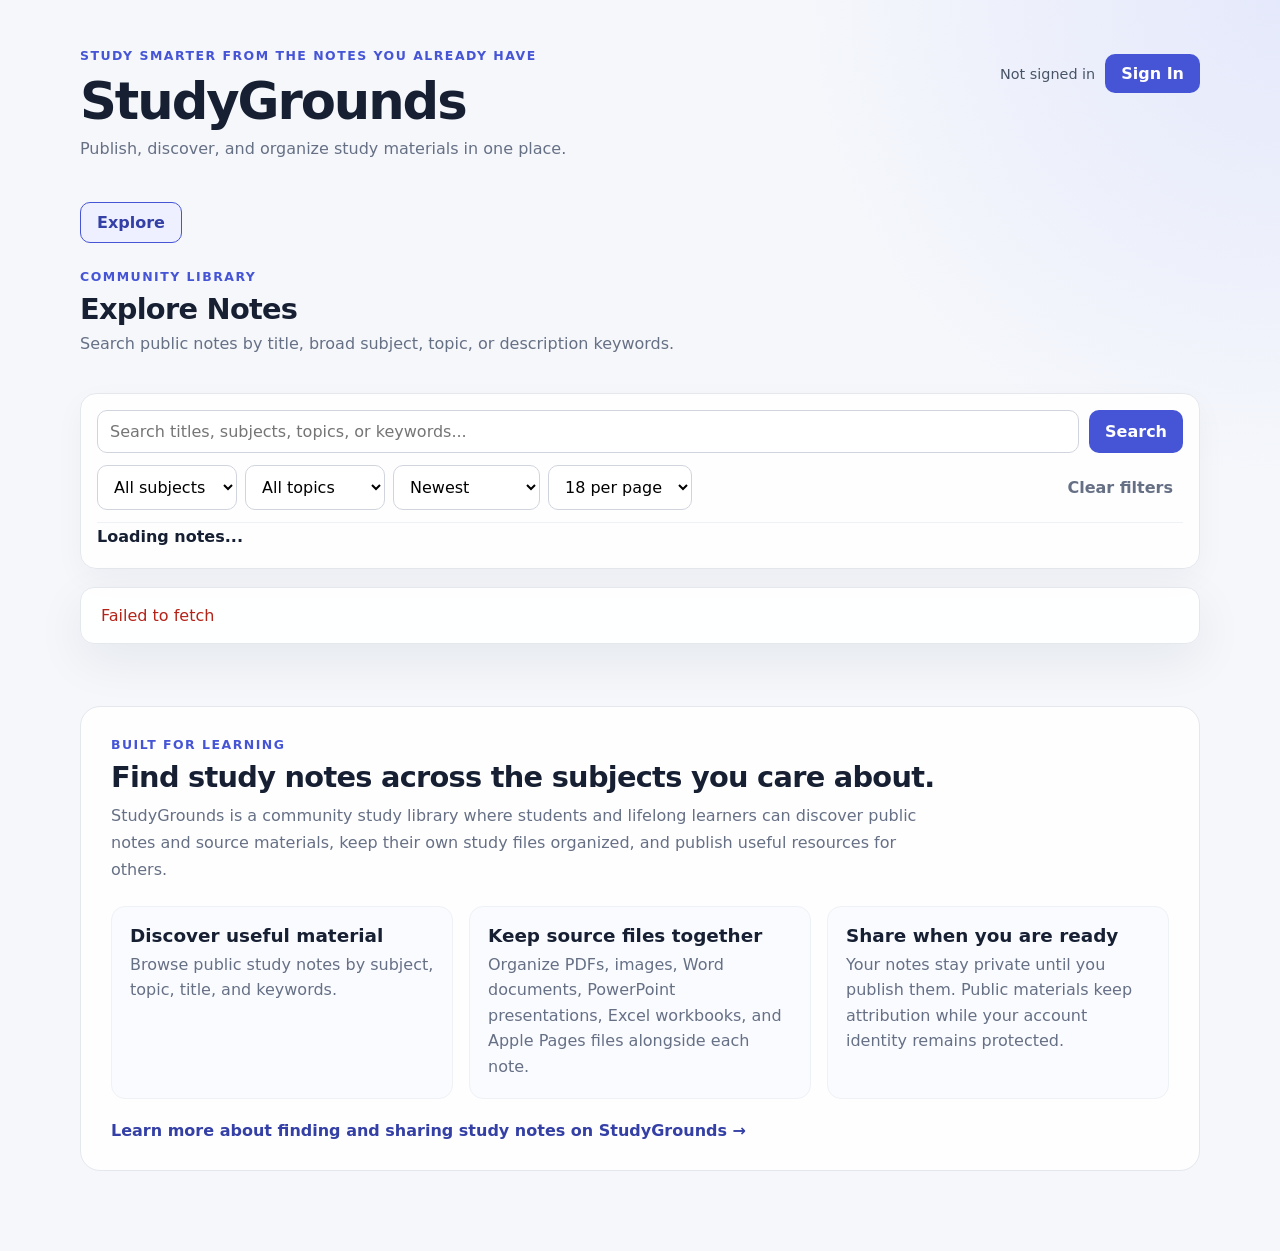
==== commit 754b38bc: "Expose DOCX and Pages in StudyGrounds UI" ====
--- a/index.html
+++ b/index.html
@@ -52,7 +52,7 @@
                 <div>
                     <p class="eyebrow">Your study library</p>
                     <h2>Bring handwritten and digital notes together.</h2>
-                    <p>Sign in to create private notes, upload PDFs, images, PowerPoints, or Excel workbooks, and publish them when they are ready.</p>
+                    <p>Sign in to create private notes, upload PDFs, images, Word documents, PowerPoints, Excel workbooks, or Apple Pages files, and publish them when they are ready.</p>
                 </div>
                 <button id="hero-sign-in-btn" class="button button-primary">Sign In to Get Started</button>
             </section>
@@ -140,7 +140,7 @@
 
                         <label class="description-field">
                             Source file <span class="field-hint">(optional — one file at a time)</span>
-                            <input id="note-form-source" type="file" accept=".pdf,.png,.jpg,.jpeg,.webp,.pptx,.xlsx">
+                            <input id="note-form-source" type="file" accept=".pdf,.png,.jpg,.jpeg,.webp,.docx,.pptx,.xlsx,.pages">
                         </label>
 
                         <label class="publish-toggle">
@@ -302,7 +302,7 @@
 
             <section class="card">
                 <h3>V1 upload limits</h3>
-                <p class="note-description">Up to 10 source files per note, 20 MB per file, and one upload at a time. Supported types: PDF, JPG/JPEG, PNG, WEBP, PPTX, and XLSX.</p>
+                <p class="note-description">Up to 10 source files per note, 20 MB per file, and one upload at a time. Supported types: PDF, JPG/JPEG, PNG, WEBP, DOCX, PPTX, XLSX, and Apple Pages.</p>
             </section>
         </section>
         <section class="seo-home-section" aria-labelledby="seo-home-title">
@@ -316,7 +316,7 @@
                 </article>
                 <article>
                     <h3>Keep source files together</h3>
-                    <p>Organize PDFs, images, PowerPoint presentations, and Excel workbooks alongside each note.</p>
+                    <p>Organize PDFs, images, Word documents, PowerPoint presentations, Excel workbooks, and Apple Pages files alongside each note.</p>
                 </article>
                 <article>
                     <h3>Share when you are ready</h3>
@@ -327,7 +327,7 @@
         </section>
     </main>
 
-    <input id="note-upload-input" type="file" accept=".pdf,.png,.jpg,.jpeg,.webp,.pptx,.xlsx" hidden>
+    <input id="note-upload-input" type="file" accept=".pdf,.png,.jpg,.jpeg,.webp,.docx,.pptx,.xlsx,.pages" hidden>
 
     <script src="config.js"></script>
     <script src="auth.js"></script>
--- a/styles.css
+++ b/styles.css
@@ -1804,3 +1804,195 @@
         width: fit-content;
     }
 }
+
+
+/* Public SEO / discovery content */
+.seo-home-section {
+    width: min(1120px, 100%);
+    margin: 48px auto 16px;
+    padding: 30px;
+    border: 1px solid #e4e7ec;
+    border-radius: 20px;
+    background: rgba(255, 255, 255, 0.92);
+}
+
+.seo-home-section > p:not(.eyebrow):not(.seo-home-link) {
+    max-width: 820px;
+    color: #667085;
+    line-height: 1.7;
+}
+
+.seo-home-grid,
+.seo-content-grid {
+    display: grid;
+    grid-template-columns: repeat(3, minmax(0, 1fr));
+    gap: 16px;
+    margin-top: 22px;
+}
+
+.seo-home-grid article,
+.seo-content-grid article {
+    padding: 18px;
+    border: 1px solid #eef1f5;
+    border-radius: 14px;
+    background: #fafbff;
+}
+
+.seo-home-grid p,
+.seo-content-grid p {
+    margin-bottom: 0;
+    color: #667085;
+    line-height: 1.6;
+}
+
+.seo-home-link {
+    margin: 22px 0 0;
+}
+
+.seo-home-link a,
+.seo-page-footer a,
+.seo-brand {
+    color: #3440a5;
+    font-weight: 750;
+    text-decoration: none;
+}
+
+.seo-page-header,
+.seo-page,
+.seo-page-footer {
+    width: min(1040px, calc(100% - 32px));
+    margin: 0 auto;
+}
+
+.seo-page-header {
+    display: flex;
+    align-items: center;
+    justify-content: space-between;
+    gap: 16px;
+    padding: 28px 0;
+}
+
+.seo-brand {
+    color: #172033;
+    font-size: 1.25rem;
+    font-weight: 850;
+    letter-spacing: -0.03em;
+}
+
+.seo-page {
+    padding-bottom: 56px;
+}
+
+.seo-page-hero,
+.seo-content-section {
+    padding: 32px;
+    border: 1px solid #e4e7ec;
+    border-radius: 20px;
+    background: rgba(255, 255, 255, 0.94);
+}
+
+.seo-page-hero h1 {
+    max-width: 760px;
+    font-size: clamp(2.2rem, 6vw, 4.2rem);
+    line-height: 1.02;
+}
+
+.seo-lead {
+    max-width: 780px;
+    color: #667085;
+    font-size: 1.06rem;
+    line-height: 1.7;
+}
+
+.seo-page-actions {
+    display: flex;
+    flex-wrap: wrap;
+    gap: 10px;
+    margin-top: 22px;
+}
+
+.seo-content-grid {
+    grid-template-columns: repeat(2, minmax(0, 1fr));
+    margin: 20px 0;
+}
+
+.seo-content-grid article {
+    background: rgba(255, 255, 255, 0.94);
+}
+
+.seo-content-section {
+    margin-top: 20px;
+}
+
+.seo-content-section p {
+    color: #667085;
+    line-height: 1.7;
+}
+
+.seo-page-footer {
+    display: flex;
+    justify-content: space-between;
+    gap: 16px;
+    padding: 24px 0 40px;
+    color: #667085;
+    font-size: 0.86rem;
+}
+
+@media (max-width: 760px) {
+    .seo-home-grid,
+    .seo-content-grid {
+        grid-template-columns: 1fr;
+    }
+
+    .seo-page-header,
+    .seo-page-footer {
+        align-items: flex-start;
+        flex-direction: column;
+    }
+
+    .seo-page-hero,
+    .seo-content-section,
+    .seo-home-section {
+        padding: 22px;
+    }
+}
+
+
+.app-notice-toast {
+    position: fixed;
+    z-index: 10000;
+    left: 50%;
+    bottom: 28px;
+    width: min(520px, calc(100% - 32px));
+    transform: translateX(-50%);
+    border: 1px solid #d7dcff;
+    border-radius: 12px;
+    padding: 12px 16px;
+    background: #172033;
+    color: #fff;
+    box-shadow: 0 14px 38px rgba(16, 24, 40, 0.22);
+    font-size: 0.88rem;
+    font-weight: 700;
+    line-height: 1.45;
+    text-align: center;
+    opacity: 1;
+    transition: opacity 180ms ease, transform 180ms ease;
+}
+
+.app-notice-toast.leaving {
+    opacity: 0;
+    transform: translate(-50%, 6px);
+}
+
+
+.app-notice-toast.success {
+    background: #175c3a;
+}
+
+.app-notice-toast.error {
+    background: #8f1d18;
+}
+
+.app-notice-toast.warning {
+    background: #7a4d00;
+}
